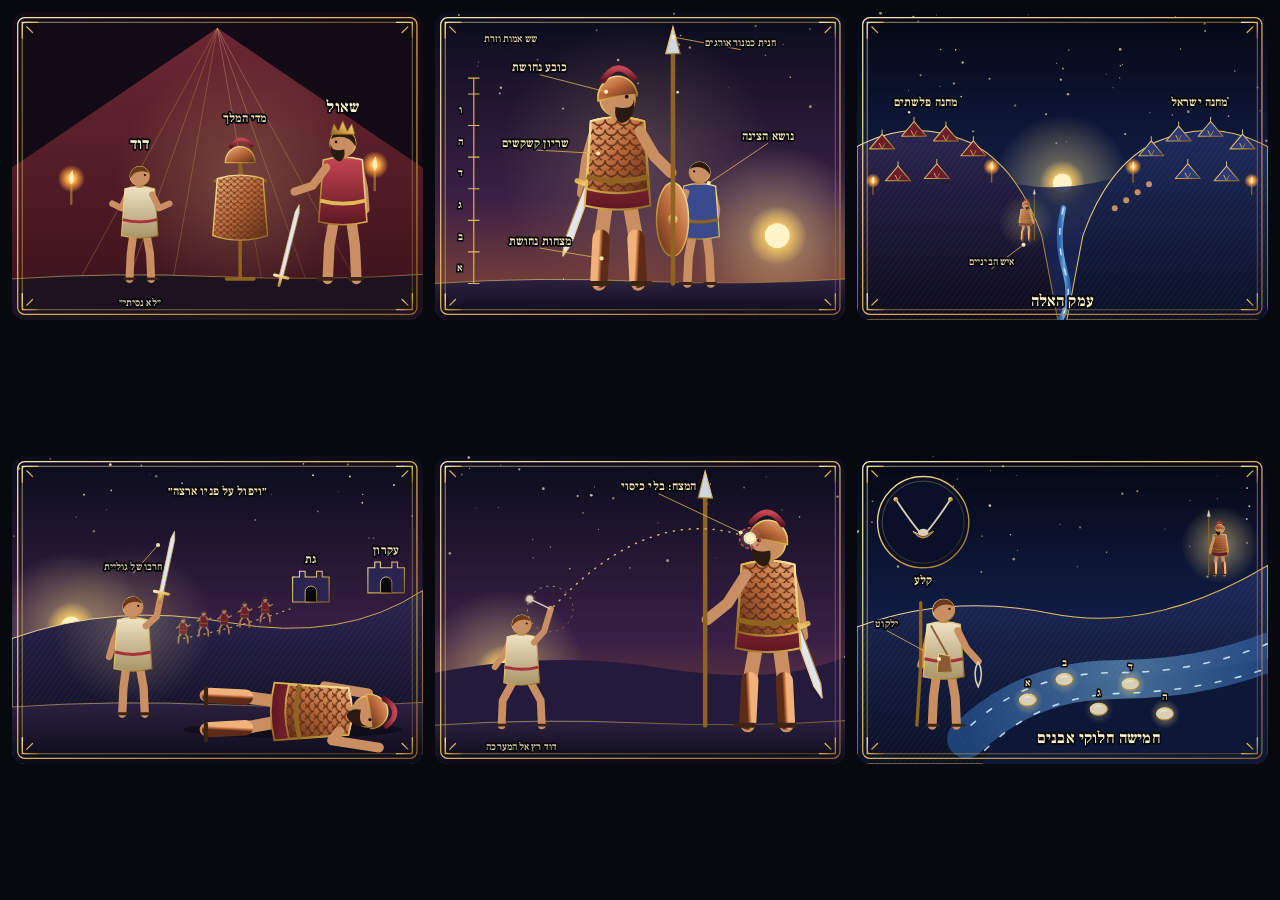
==== scenes/preview.html @ 6566e267 "Kedem pilot: bilingual app shell, design system and the David and Goliath story Co-Authored-By: Clau" ====
<!doctype html><html lang="he" dir="rtl"><meta charset="utf-8"><title>Kedem plates</title>
<link rel="stylesheet" href="../css/app.css"><link rel="stylesheet" href="scene.css">
<body style="background:#07090f;margin:0;padding:12px;display:grid;grid-template-columns:repeat(3,1fr);gap:12px">
<script type="module">
import { DEFS, W, H } from "./kit.js";
const q = new URLSearchParams(location.search), id = q.get("id") || "david-goliath", lang = q.get("lang") || "he";
document.documentElement.lang = lang; document.documentElement.dir = lang === "he" ? "rtl" : "ltr";
const plates = (await import(`./${id}.js`)).default;
document.body.insertAdjacentHTML("afterbegin", DEFS);
for (const p of plates) document.body.insertAdjacentHTML("beforeend", `<svg class="plate" viewBox="0 0 ${W} ${H}">${p((o) => o[lang])}</svg>`);
</script></body></html>
---- css/app.css ----
/* קדם — מערכת העיצוב "היכל": אובסידיאן ולפיס, קווי זהב חרוטים, אור מבפנים.
   כותרות ב-Frank Ruhl Libre, טקסט ב-Heebo. כל המידות הלוגיות (inline-start/end) כדי שעברית ואנגלית יעבדו מאותו קוד. */
@font-face{font-family:"Heebo";font-style:normal;font-weight:100 900;font-display:swap;src:url(../fonts/heebo-hebrew-wght-normal.woff2) format("woff2");unicode-range:U+0307-0308,U+0590-05FF,U+200C-2010,U+20AA,U+25CC,U+FB1D-FB4F}
@font-face{font-family:"Heebo";font-style:normal;font-weight:100 900;font-display:swap;src:url(../fonts/heebo-latin-wght-normal.woff2) format("woff2");unicode-range:U+0000-00FF,U+0131,U+0152-0153,U+02BB-02BC,U+02C6,U+02DA,U+02DC,U+2000-200B,U+2011-206F,U+20AC,U+2122,U+2191,U+2193,U+2212,U+2215,U+FEFF,U+FFFD}
@font-face{font-family:"Frank Ruhl Libre";font-style:normal;font-weight:300 900;font-display:swap;src:url(../fonts/frank-ruhl-libre-hebrew-wght-normal.woff2) format("woff2");unicode-range:U+0307-0308,U+0590-05FF,U+200C-2010,U+20AA,U+25CC,U+FB1D-FB4F}
@font-face{font-family:"Frank Ruhl Libre";font-style:normal;font-weight:300 900;font-display:swap;src:url(../fonts/frank-ruhl-libre-latin-wght-normal.woff2) format("woff2");unicode-range:U+0000-00FF,U+0131,U+0152-0153,U+02BB-02BC,U+02C6,U+02DA,U+02DC,U+2000-200B,U+2011-206F,U+20AC,U+2122,U+2191,U+2193,U+2212,U+2215,U+FEFF,U+FFFD}

:root{
  --obsidian:#06080f;--night:#0b1024;--lapis:#16255a;--lapis-2:#22367c;
  --gold:#e2b955;--gold-hi:#fbe9b0;--gold-lo:#8f6420;--copper:#c8794a;--crimson:#b63a48;--tekhelet:#6fb0ee;--lime:#d9cfb8;
  --ink:#f3ecd8;--ink-2:#b9b4c4;--ink-3:#7f7d95;
  --line:rgba(226,185,85,.26);--line-2:rgba(226,185,85,.5);
  --panel:linear-gradient(180deg,rgba(30,46,108,.42),rgba(10,14,34,.72));
  --goldgrad:linear-gradient(135deg,#fbe9b0 0%,#e2b955 45%,#a87a2a 100%);
  --serif:"Frank Ruhl Libre","Heebo",Georgia,serif;--sans:"Heebo",system-ui,sans-serif;
  --r:18px;--gut:16px;
  color-scheme:dark;
}
*{box-sizing:border-box;margin:0}
html{-webkit-text-size-adjust:100%;scroll-padding-top:76px}
body{background:var(--obsidian);color:var(--ink);font:400 16px/1.6 var(--sans);min-height:100dvh;overflow-x:hidden;
  background-image:radial-gradient(120% 60% at 50% -10%,rgba(34,54,124,.75),transparent 60%),radial-gradient(60% 40% at 100% 60%,rgba(182,58,72,.12),transparent 70%),radial-gradient(70% 50% at 0% 100%,rgba(34,54,124,.35),transparent 70%);
  background-attachment:fixed}
body::before{content:"";position:fixed;inset:0;pointer-events:none;opacity:.5;z-index:0;
  background-image:radial-gradient(1px 1px at 12% 18%,#fbe9b0 50%,transparent 51%),radial-gradient(1px 1px at 78% 9%,#fbe9b0 50%,transparent 51%),radial-gradient(1.4px 1.4px at 44% 31%,#fff 50%,transparent 51%),radial-gradient(1px 1px at 91% 44%,#fbe9b0 50%,transparent 51%),radial-gradient(1px 1px at 23% 62%,#fff 50%,transparent 51%),radial-gradient(1.2px 1.2px at 66% 73%,#fbe9b0 50%,transparent 51%),radial-gradient(1px 1px at 8% 88%,#fff 50%,transparent 51%),radial-gradient(1px 1px at 55% 93%,#fbe9b0 50%,transparent 51%)}
a{color:inherit;text-decoration:none}
button{font:inherit;color:inherit;background:none;border:0;cursor:pointer}
:focus-visible{outline:2px solid var(--gold-hi);outline-offset:3px;border-radius:8px}
#app{position:relative;z-index:1;max-width:560px;margin:0 auto;padding:0 var(--gut) 120px}
main{display:grid;grid-template-columns:minmax(0,1fr);gap:22px}
h1,h2,h3,.brand-m{font-family:var(--serif);text-wrap:balance}
h1{font-size:clamp(34px,10vw,46px);line-height:1.08;font-weight:800;background:var(--goldgrad);-webkit-background-clip:text;background-clip:text;color:transparent;padding-block:2px}
h2{font-size:22px;font-weight:700;color:var(--gold-hi);line-height:1.2}
h3{font-size:19px;font-weight:700;line-height:1.3}
.eyebrow{font-size:12px;font-weight:600;letter-spacing:.14em;text-transform:uppercase;color:var(--gold)}
:lang(he) .eyebrow{letter-spacing:.06em}
.sub{color:var(--ink-2);font-size:16px}
.muted{color:var(--ink-3)}
.ic{width:22px;height:22px;fill:none;stroke:currentColor;stroke-width:1.7;stroke-linecap:round;stroke-linejoin:round;flex:none}
[dir=ltr] .round .ic{transform:scaleX(1)}[dir=rtl] .round .ic{transform:scaleX(-1)}
.orn{display:block;width:120px;height:12px;margin:2px auto;fill:var(--gold);stroke:var(--gold);stroke-width:1;opacity:.8}
.orn path:first-child{fill:none}

/* כותרת עליונה */
.top{position:sticky;top:0;z-index:20;display:flex;align-items:center;justify-content:space-between;gap:10px;height:64px;margin:0 calc(var(--gut)*-1) 6px;padding:0 var(--gut);
  background:linear-gradient(180deg,rgba(6,8,15,.92),rgba(6,8,15,.72) 70%,transparent);backdrop-filter:blur(10px);-webkit-backdrop-filter:blur(10px)}
.brand-m{font-size:30px;font-weight:800;letter-spacing:.02em;background:var(--goldgrad);-webkit-background-clip:text;background-clip:text;color:transparent;line-height:1.5}
:lang(en) .brand-m{letter-spacing:.2em;text-transform:uppercase;font-size:22px;font-weight:700}
.lang,.round{flex:none;width:42px;height:42px;border-radius:50%;border:1px solid var(--line-2);display:grid;place-items:center;font-size:13px;font-weight:700;color:var(--gold-hi);background:rgba(22,37,90,.5)}

/* כפתורים, תגים */
.btn{display:inline-flex;align-items:center;justify-content:center;gap:8px;min-height:50px;padding:0 24px;border-radius:999px;font-weight:700;font-size:16px;color:#1a1204;background:var(--goldgrad);box-shadow:0 0 0 1px rgba(251,233,176,.5) inset,0 8px 28px -8px rgba(226,185,85,.6)}
.btn.ghost{background:rgba(22,37,90,.35);color:var(--gold-hi);box-shadow:0 0 0 1px var(--line-2) inset}
.btn.wide{width:100%}
.btn:disabled{opacity:.45;cursor:default;box-shadow:0 0 0 1px var(--line) inset}
.row{display:flex;flex-wrap:wrap;gap:8px;align-items:center}.row.center{justify-content:center}.row.split{justify-content:space-between;padding:0 var(--gut) var(--gut)}
.row.split .btn{flex:1}
.chip,.tag{display:inline-flex;align-items:center;gap:4px;font-size:12px;font-weight:600;padding:4px 11px;border-radius:999px;border:1px solid var(--line-2);color:var(--gold-hi);background:rgba(226,185,85,.08);white-space:nowrap}
.chip.ghost{border-color:var(--line);color:var(--ink-2);background:none}
.tag{font-size:11px;padding:2px 9px;color:var(--ink-2);border-color:var(--line)}
.tag.ok{color:#bfe8c6;border-color:rgba(140,220,160,.4)}.tag .ic{width:13px;height:13px;stroke-width:2.4}

/* לוח (panel): כרטיס עם קו זהב ופינות חרוטות */
.panel{position:relative;padding:20px var(--gut);border-radius:var(--r);background:var(--panel);border:1px solid var(--line);display:grid;gap:14px;
  box-shadow:0 1px 0 rgba(251,233,176,.12) inset,0 24px 50px -30px #000}
.panel::before,.panel::after{content:"";position:absolute;width:16px;height:16px;border:1.5px solid var(--gold);opacity:.8;pointer-events:none}
.panel::before{inset-block-start:7px;inset-inline-start:7px;border-inline-end:0;border-block-end:0;border-start-start-radius:6px}
.panel::after{inset-block-end:7px;inset-inline-end:7px;border-inline-start:0;border-block-start:0;border-end-end-radius:6px}
.panel.flush{padding-inline:0}.panel.flush>.sec-h,.panel.flush>.cap{padding-inline:var(--gut)}
.sec-h{display:flex;align-items:center;gap:12px}
.sec-h.plain{display:grid;gap:4px}.sec-h.plain p{color:var(--ink-2);font-size:14.5px}
.sec-n{flex:none;width:34px;height:34px;border-radius:50%;display:grid;place-items:center;font:700 15px/1 var(--serif);color:var(--gold-hi);border:1px solid var(--gold);box-shadow:0 0 0 3px rgba(226,185,85,.12),0 0 18px rgba(226,185,85,.35)}
:lang(en) .sec-n{font-size:12px}

/* בית */
.intro{text-align:center;padding-top:4px}
.hero{display:block;border-radius:22px;overflow:hidden;border:1px solid var(--line-2);background:var(--panel);box-shadow:0 0 60px -20px rgba(226,185,85,.45),0 30px 60px -30px #000}
.hero-art .plate{border-radius:0}
.hero-b{display:grid;gap:10px;padding:18px var(--gut) 20px}
.hero-b .btn{margin-top:6px}
.scroll{display:grid;grid-auto-flow:column;grid-auto-columns:160px;gap:12px;overflow-x:auto;margin:12px calc(var(--gut)*-1) 0;padding:4px var(--gut) 14px;scroll-snap-type:x mandatory;scrollbar-width:none}
.scroll::-webkit-scrollbar{display:none}
.card{scroll-snap-align:start;border-radius:16px;overflow:hidden;border:1px solid var(--line);background:var(--panel);display:grid;grid-template-rows:auto 1fr}
.card-art{aspect-ratio:4/3;display:grid;place-items:center;background:radial-gradient(circle at 50% 40%,rgba(34,54,124,.9),rgba(6,8,15,.9))}
.card-art .plate{border-radius:0;height:100%;object-fit:cover}
.card-b{display:grid;gap:3px;padding:10px 12px 12px;align-content:start;justify-items:start}
.card-b small{color:var(--gold);font-size:11.5px;font-weight:600}.card-b b{font:700 16.5px/1.25 var(--serif)}
.card.soon{opacity:.78}.card.soon b{color:var(--ink-2)}
.seal{width:58px;height:58px;border-radius:50%;display:grid;place-items:center;font:800 28px/1 var(--serif);color:var(--gold-hi);border:1px solid var(--gold);box-shadow:0 0 0 5px rgba(226,185,85,.08),0 0 30px rgba(226,185,85,.3) inset}
.seal.sm{width:42px;height:42px;font-size:20px;flex:none}

/* פס הניווט התחתון: מגילה פתוחה */
.rail{position:fixed;z-index:30;inset-inline:0;bottom:calc(14px + env(safe-area-inset-bottom));margin:auto;width:min(360px,calc(100% - 32px));height:62px;display:flex;align-items:stretch;
  border-radius:14px;background:linear-gradient(180deg,rgba(28,42,100,.92),rgba(9,12,30,.96));border-block:1px solid var(--line-2);box-shadow:0 20px 40px -12px #000,0 0 40px -10px rgba(226,185,85,.35);backdrop-filter:blur(14px);-webkit-backdrop-filter:blur(14px)}
.rail-end{flex:none;width:14px;margin-block:-5px;border-radius:7px;background:linear-gradient(90deg,#8f6420,#fbe9b0 45%,#e2b955 60%,#6d4a14);box-shadow:0 0 12px rgba(226,185,85,.5)}
.rail a{flex:1;display:grid;place-items:center;align-content:center;gap:2px;font-size:11.5px;font-weight:600;color:var(--ink-3);position:relative}
.rail a.on{color:var(--gold-hi)}
.rail a.on::after{content:"";position:absolute;bottom:7px;width:5px;height:5px;transform:rotate(45deg);background:var(--gold);box-shadow:0 0 10px var(--gold)}
.rail a.on .ic{filter:drop-shadow(0 0 6px rgba(226,185,85,.8))}
.v-story .rail{display:none}

/* מפת הספרים */
.sky{border-radius:22px;border:1px solid var(--line-2);background:radial-gradient(90% 70% at 50% 40%,rgba(34,54,124,.7),rgba(6,8,15,.9));overflow:hidden}
.skymap{display:block;width:100%;height:auto}
.thread{fill:none;stroke:var(--gold);stroke-width:.5;opacity:.35;stroke-dasharray:1.5 3}
.star text{font:600 8.5px var(--sans);fill:var(--ink-3)}
.star .halo{fill:transparent}.star .core{fill:#5d6185}
.star.dawn .core{fill:none;stroke:var(--gold);stroke-width:1.2}.star.dawn text{fill:var(--ink-2)}
.star.lit .core{fill:var(--gold-hi);filter:drop-shadow(0 0 5px #fbe9b0)}.star.lit .halo{fill:url(#k-halo)}.star.lit text{fill:var(--gold-hi);font-weight:700;font-size:9.5px}
.star.sel .halo{stroke:var(--gold);stroke-width:.8;stroke-dasharray:2 2}
.star.lit .core{animation:pulse 2.6s ease-in-out infinite}@keyframes pulse{50%{opacity:.55}}
.legend{display:flex;justify-content:space-around;padding:8px 12px 12px;font:600 12px var(--serif);color:var(--gold);letter-spacing:.08em;border-top:1px solid var(--line)}
.rowi{display:flex;align-items:center;justify-content:space-between;gap:12px;padding:12px 0;border-top:1px solid var(--line)}
.rowi span:first-child{display:grid}.rowi b{font:700 17px/1.3 var(--serif)}.rowi small{color:var(--ink-3);font-size:13px}
.rowi.soon b{color:var(--ink-2)}.rowi>.ic{color:var(--gold)}

/* אני */
.stats{display:grid;grid-template-columns:1fr 1fr;gap:12px}
.stats div{padding:18px;border-radius:var(--r);border:1px solid var(--line);background:var(--panel);display:grid;gap:2px;text-align:center}
.stats b{font:800 40px/1 var(--serif);color:var(--gold-hi)}.stats i{font-style:normal;font-size:20px;color:var(--ink-3)}.stats span{font-size:13px;color:var(--ink-2)}
.set{display:flex;align-items:center;justify-content:space-between;gap:12px}
.seg{display:flex;padding:3px;border-radius:14px;border:1px solid var(--line);background:rgba(6,8,15,.5)}
.seg button{flex:1;padding:8px 16px;border-radius:11px;font-weight:600;font-size:14px;color:var(--ink-2);display:grid;gap:0;line-height:1.3}
.seg button.on{background:var(--goldgrad);color:#1a1204}
.seg.three small{font-size:10.5px;font-weight:500;opacity:.8}.seg.three b{font:700 17px var(--serif)}.seg.three button{padding:8px 4px}

/* מסך הסיפור */
.story-top{gap:8px}
.chapters{flex:1;display:flex;gap:6px;overflow-x:auto;scrollbar-width:none;mask-image:linear-gradient(90deg,transparent,#000 14px,#000 calc(100% - 14px),transparent);padding:0 10px}
.chapters::-webkit-scrollbar{display:none}
.chapters a{flex:none;font-size:13px;font-weight:600;color:var(--ink-3);padding:7px 12px;border-radius:999px;border:1px solid transparent;white-space:nowrap}
.chapters a.on{color:var(--gold-hi);border-color:var(--line-2);background:rgba(226,185,85,.1)}
.s-hero{display:grid;gap:10px;text-align:center;justify-items:center}
.s-hero .hero-art{width:calc(100% + var(--gut)*2);margin:-6px calc(var(--gut)*-1) 8px;-webkit-mask-image:linear-gradient(#000 70%,transparent);mask-image:linear-gradient(#000 70%,transparent)}
.epi{margin-top:10px;padding:14px 18px;border-block:1px solid var(--line);width:100%;display:grid;gap:4px}
.heb{font-family:var(--serif);font-size:20px;line-height:1.75;color:var(--gold-hi)}
.epi cite{font-style:normal;font-size:12.5px;color:var(--ink-3)}
.film-b{display:flex;align-items:center;gap:12px;padding:14px var(--gut);border-radius:var(--r);border:1px dashed var(--line-2);background:rgba(22,37,90,.25)}
.film-b>.ic{width:40px;height:40px;padding:10px;border-radius:50%;border:1px solid var(--line-2);color:var(--gold)}
.film-b>span:nth-child(2){flex:1;display:grid}.film-b b{font:700 17px var(--serif)}.film-b small{color:var(--ink-2);font-size:13px;line-height:1.4}

.stage{position:relative;border-block:1px solid var(--line-2);background:#06080f}
.slide{display:none}.slide.on{display:block;animation:reveal .5s ease}
.stage .plate{border-radius:0}
@keyframes reveal{from{opacity:0;filter:brightness(2.2) blur(3px)}}
.beads{display:flex;justify-content:center;gap:2px}
.beads button{width:30px;height:30px;padding:0;display:grid;place-items:center}
.beads button::after{content:"";width:10px;height:10px;transform:rotate(45deg);border:1px solid var(--gold)}
.beads button.on::after{background:var(--gold-hi);box-shadow:0 0 12px var(--gold)}
.cap{display:grid;gap:6px;min-height:150px;align-content:start}.cap p:last-child{color:var(--ink-2)}

.prose p{font-size:17.5px;line-height:1.8;color:#e6dfcc}
.prose p.lead{font:700 23px/1.4 var(--serif);color:var(--gold-hi)}
.verse{display:grid;gap:6px;padding:14px 0;border-top:1px solid var(--line)}
.verse .heb{font-size:21px}.verse .tr{color:var(--ink-2);font-size:15.5px;font-style:italic}
.verse figcaption{font-size:12px;color:var(--gold);font-weight:600}
.layer-b{font-size:16.5px;line-height:1.8;min-height:170px}
.note{padding:14px;border-radius:14px;border:1px solid var(--line);background:rgba(182,58,72,.1);display:grid;gap:6px}.note p:last-child{color:var(--ink-2);font-size:15px}
.people{display:grid;gap:12px}.people div{display:flex;gap:12px;align-items:center}.people span:last-child{display:grid}.people b{font:700 17px var(--serif)}.people small{color:var(--ink-2);font-size:14px;line-height:1.4}

.q{display:grid;gap:10px}.q+.q{margin-top:10px;padding-top:18px;border-top:1px solid var(--line)}
.opt{display:flex;gap:12px;align-items:center;text-align:start;padding:13px 14px;border-radius:14px;border:1px solid var(--line);background:rgba(6,8,15,.45);font-size:15.5px;line-height:1.4;transition:border-color .2s,background .2s}
.opt-k{flex:none;width:28px;height:28px;border-radius:50%;display:grid;place-items:center;border:1px solid var(--line-2);font:700 13px var(--serif);color:var(--gold-hi)}
:lang(en) .opt-k{font-size:10.5px}
.opt.good{border-color:#7fd69a;background:rgba(80,180,110,.14)}.opt.good .opt-k{background:#7fd69a;color:#06200f;border-color:#7fd69a}
.opt.bad{border-color:var(--crimson);background:rgba(182,58,72,.16)}.opt.off{opacity:.5}
.why{font-size:14.5px;color:var(--ink-2);padding-inline-start:12px;border-inline-start:2px solid var(--gold)}.why b{color:var(--gold-hi)}
.take{text-align:center;display:grid;gap:12px;justify-items:center;padding:10px 6px 0}
.take-l{font:700 24px/1.45 var(--serif);color:var(--gold-hi);text-wrap:balance}
@media (prefers-reduced-motion:reduce){*{animation:none!important;scroll-behavior:auto!important}}
@media (min-width:700px){#app{padding-top:10px}}
---- scenes/scene.css ----
/* סגנון הלוחות המאוירים */
.plate{display:block;width:100%;height:auto;border-radius:14px;background:#07090f}
.plate text{font-family:"Frank Ruhl Libre","Heebo",serif;direction:inherit}
.k-frame rect,.k-frame path{fill:none;stroke:url(#k-gold);stroke-width:1.1;stroke-linecap:round}
.k-label{font-size:10.5px;font-weight:600;fill:#fbe9b0;paint-order:stroke;stroke:#07090f;stroke-width:3px;stroke-linejoin:round;letter-spacing:.01em}
.k-label.k-big{font-size:14px;font-weight:700;fill:#fff3c9}
.k-label.k-sm{font-size:9px;font-weight:500;fill:#e9d9ac}
.k-lead{fill:none;stroke:#e2b955;stroke-width:.8;opacity:.85}
.k-dot{fill:#fbe9b0}
.k-num{font-size:9px;font-weight:700;fill:#fbe9b0;paint-order:stroke;stroke:#07090f;stroke-width:2.5px}
.k-rule path{stroke:#e2b955;stroke-width:1;fill:none}
.k-flow{fill:none;stroke:#d8efff;stroke-width:1.4;stroke-linecap:round;stroke-dasharray:5 13;opacity:.85;animation:k-flow 1.6s linear infinite}
@keyframes k-flow{to{stroke-dashoffset:-36}}
.k-run{animation:k-run .5s ease-in-out infinite alternate}
@keyframes k-run{to{translate:0 -1.6px}}
@media (prefers-reduced-motion:reduce){.k-flow,.k-run{animation:none}}
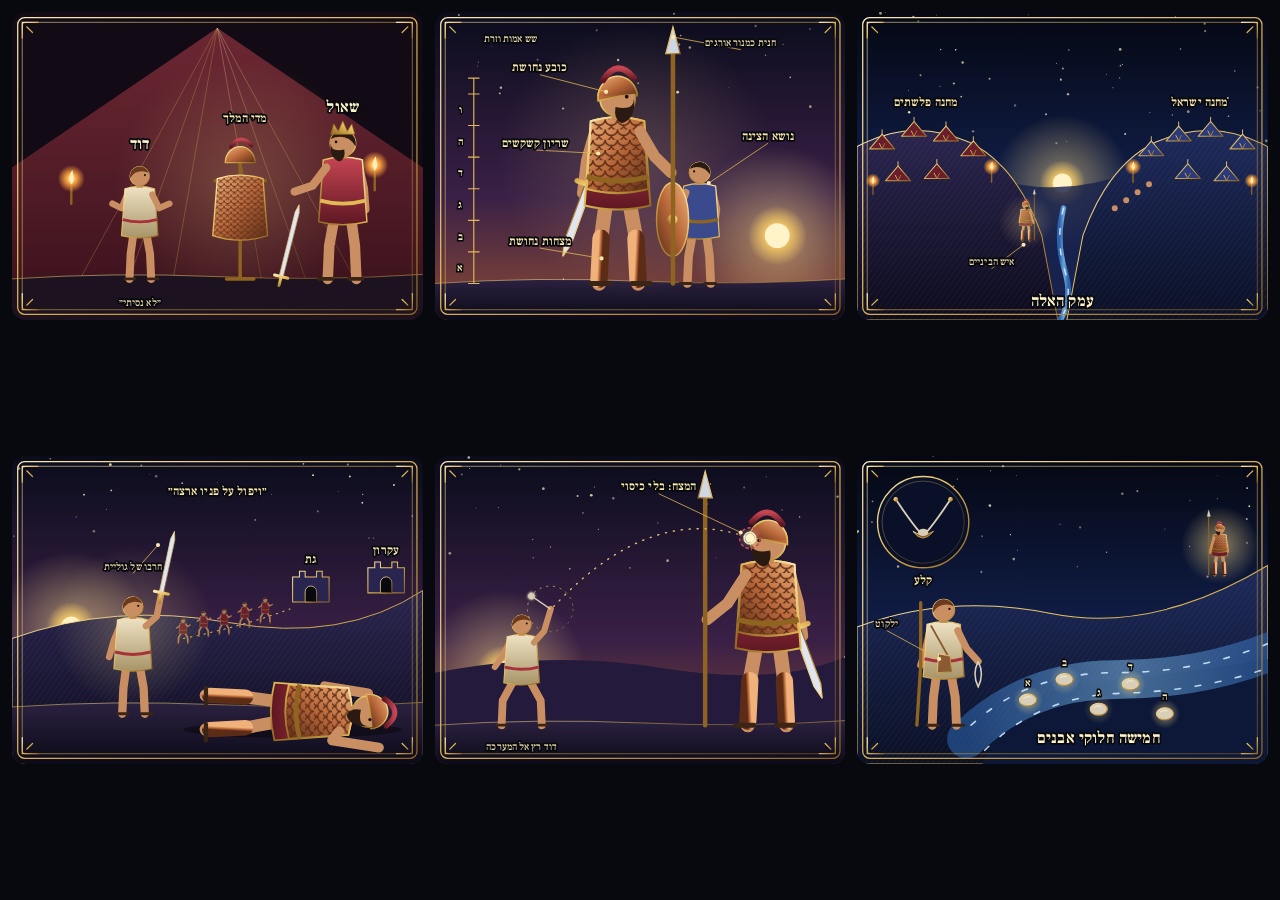
==== commit 677b6865: "Rename the app to Bereshit Co-Authored-By: Claude Fable 5.2 <noreply@anthropic.com> Claude-Session: " ====
--- a/scenes/preview.html
+++ b/scenes/preview.html
@@ -1,4 +1,4 @@
-<!doctype html><html lang="he" dir="rtl"><meta charset="utf-8"><title>Kedem plates</title>
+<!doctype html><html lang="he" dir="rtl"><meta charset="utf-8"><title>Bereshit plates</title>
 <link rel="stylesheet" href="../css/app.css"><link rel="stylesheet" href="scene.css">
 <body style="background:#07090f;margin:0;padding:12px;display:grid;grid-template-columns:repeat(3,1fr);gap:12px">
 <script type="module">
--- a/css/app.css
+++ b/css/app.css
@@ -1,4 +1,4 @@
-/* קדם — מערכת העיצוב "היכל": אובסידיאן ולפיס, קווי זהב חרוטים, אור מבפנים.
+/* בראשית — מערכת העיצוב "היכל": אובסידיאן ולפיס, קווי זהב חרוטים, אור מבפנים.
    כותרות ב-Frank Ruhl Libre, טקסט ב-Heebo. כל המידות הלוגיות (inline-start/end) כדי שעברית ואנגלית יעבדו מאותו קוד. */
 @font-face{font-family:"Heebo";font-style:normal;font-weight:100 900;font-display:swap;src:url(../fonts/heebo-hebrew-wght-normal.woff2) format("woff2");unicode-range:U+0307-0308,U+0590-05FF,U+200C-2010,U+20AA,U+25CC,U+FB1D-FB4F}
 @font-face{font-family:"Heebo";font-style:normal;font-weight:100 900;font-display:swap;src:url(../fonts/heebo-latin-wght-normal.woff2) format("woff2");unicode-range:U+0000-00FF,U+0131,U+0152-0153,U+02BB-02BC,U+02C6,U+02DA,U+02DC,U+2000-200B,U+2011-206F,U+20AC,U+2122,U+2191,U+2193,U+2212,U+2215,U+FEFF,U+FFFD}
@@ -44,8 +44,8 @@
 /* כותרת עליונה */
 .top{position:sticky;top:0;z-index:20;display:flex;align-items:center;justify-content:space-between;gap:10px;height:64px;margin:0 calc(var(--gut)*-1) 6px;padding:0 var(--gut);
   background:linear-gradient(180deg,rgba(6,8,15,.92),rgba(6,8,15,.72) 70%,transparent);backdrop-filter:blur(10px);-webkit-backdrop-filter:blur(10px)}
-.brand-m{font-size:30px;font-weight:800;letter-spacing:.02em;background:var(--goldgrad);-webkit-background-clip:text;background-clip:text;color:transparent;line-height:1.5}
-:lang(en) .brand-m{letter-spacing:.2em;text-transform:uppercase;font-size:22px;font-weight:700}
+.brand-m{font-size:26px;font-weight:800;letter-spacing:.02em;background:var(--goldgrad);-webkit-background-clip:text;background-clip:text;color:transparent;line-height:1.5}
+:lang(en) .brand-m{letter-spacing:.16em;text-transform:uppercase;font-size:22px;font-weight:700}
 .lang,.round{flex:none;width:42px;height:42px;border-radius:50%;border:1px solid var(--line-2);display:grid;place-items:center;font-size:13px;font-weight:700;color:var(--gold-hi);background:rgba(22,37,90,.5)}
 
 /* כפתורים, תגים */
